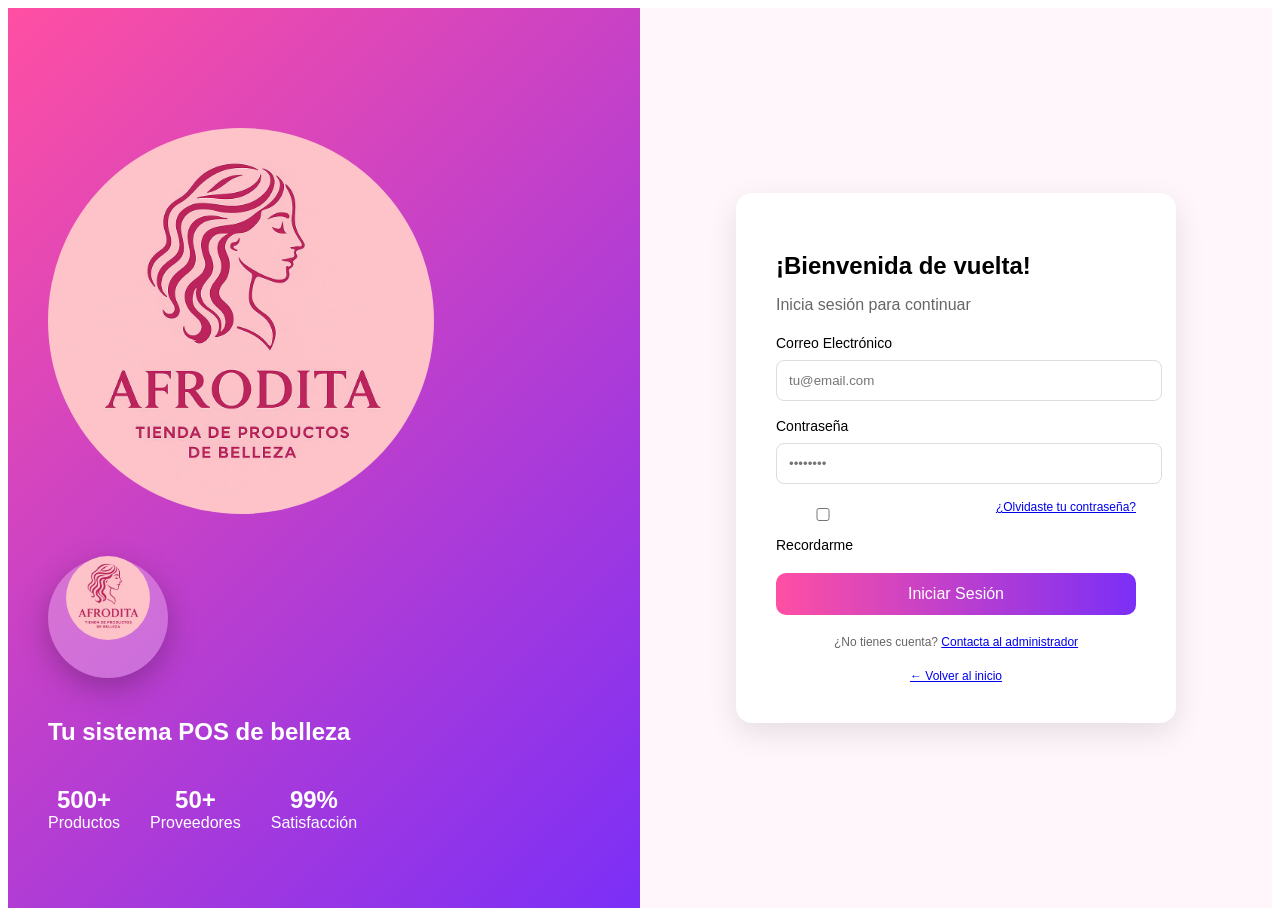
==== login.html @ 242b950b "Estructura base y login funcional" ====
<!doctype html>
<html lang="es">
  <head>
    <meta charset="UTF-8" />
    <title>Login | Afrodita Belleza</title>

    <!-- CSS -->
    <link rel="stylesheet" href="assets/styles.css" />
    <link rel="stylesheet" href="assets/login.css" />
  </head>
  <body>
    <div class="login-container">
      <!-- LADO IZQUIERDO -->
      <section class="login-left">
        <div class="overlay">
          <img
            src="assets/images/logo.jpeg"
            alt="Afrodita Belleza"
            class="logo"
          />

          <div class="logo-wrapper">
            <img
              src="assets/images/logo.jpeg"
              alt="Afrodita Belleza"
              class="logo"
            />
          </div>

          <h2>Tu sistema POS de belleza</h2>

          <div class="stats">
            <div>
              <strong>500+</strong>
              <span>Productos</span>
            </div>
            <div>
              <strong>50+</strong>
              <span>Proveedores</span>
            </div>
            <div>
              <strong>99%</strong>
              <span>Satisfacción</span>
            </div>
          </div>
        </div>
      </section>

      <!-- LADO DERECHO -->
      <section class="login-right">
        <div class="login-card">
          <h1>¡Bienvenida de vuelta!</h1>
          <p>Inicia sesión para continuar</p>

          <form id="loginForm">
            <label for="email">Correo Electrónico</label>
            <input
              id="email"
              type="email"
              placeholder="tu@email.com"
              required
            />

            <label for="password">Contraseña</label>
            <input
              id="password"
              type="password"
              placeholder="••••••••"
              required
            />

            <div class="options">
              <label>
                <input type="checkbox" />
                Recordarme
              </label>
              <a href="#">¿Olvidaste tu contraseña?</a>
            </div>

            <button type="submit">Iniciar Sesión</button>
          </form>

          <p class="admin">
            ¿No tienes cuenta?
            <a href="#">Contacta al administrador</a>
          </p>

          <a class="back" href="index.html">← Volver al inicio</a>
        </div>
      </section>
    </div>

    <!-- JS -->
    <script src="assets/login.js"></script>
  </body>
</html>
---- assets/login.css ----
.login-container {
  display: flex;
  height: 100vh;
  font-family: Arial, sans-serif;
}

/* LADO IZQUIERDO */
.login-left {
  width: 50%;
  background: linear-gradient(135deg, #ff4fa3, #7b2ff7);
  color: white;
  position: relative;
}

.login-left .overlay {
  padding: 40px;
}

.logo {
  width: 120px;
  margin-bottom: 40px;
}

.logo-wrapper {
  width: 120px;
  height: 120px;
  border-radius: 50%;
  background: rgba(255, 255, 255, 0.25); /* fondo suave */
  display: flex;
  align-items: center;
  justify-content: center;
  margin-bottom: 40px;
  box-shadow: 0 10px 30px rgba(0, 0, 0, 0.25);
}

.logo {
  width: 70%;
  height: auto;
  border-radius: 50%;
}


.stats {
  display: flex;
  gap: 30px;
  margin-top: 40px;
}

.stats div {
  text-align: center;
}

.stats strong {
  font-size: 24px;
  display: block;
}

/* LADO DERECHO */
.login-right {
  width: 50%;
  background: #fff6fb;
  display: flex;
  justify-content: center;
  align-items: center;
}

.login-card {
  background: white;
  padding: 40px;
  border-radius: 16px;
  width: 360px;
  box-shadow: 0 10px 30px rgba(0,0,0,0.1);
}

.login-card h1 {
  margin-bottom: 8px;
}

.login-card p {
  margin-bottom: 20px;
  color: #666;
}

.login-card label {
  font-size: 14px;
}

.login-card input {
  width: 100%;
  padding: 12px;
  margin: 8px 0 16px;
  border-radius: 8px;
  border: 1px solid #ddd;
}

.login-left .overlay {
  margin-top: 80px;
}

.options {
  display: flex;
  justify-content: space-between;
  font-size: 12px;
}

button {
  width: 100%;
  padding: 12px;
  margin-top: 20px;
  border: none;
  border-radius: 10px;
  background: linear-gradient(90deg, #ff4fa3, #7b2ff7);
  color: white;
  font-size: 16px;
  cursor: pointer;
}

.admin {
  margin-top: 20px;
  font-size: 12px;
  text-align: center;
}

.back {
  display: block;
  margin-top: 10px;
  text-align: center;
  font-size: 12px;
}
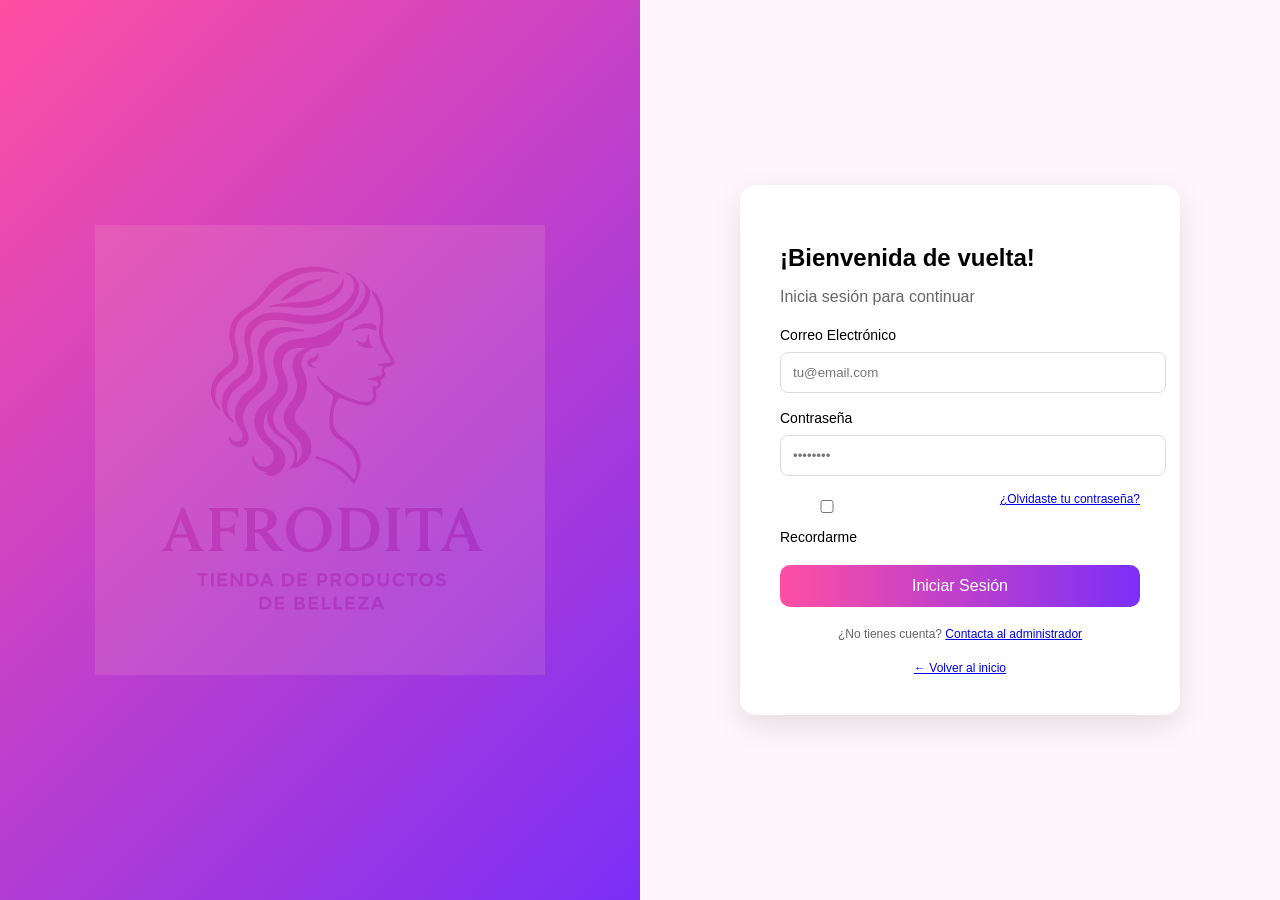
==== commit 62325581: "Vistas de login, dashboard Admin e inventario funcionales" ====
--- a/login.html
+++ b/login.html
@@ -16,34 +16,8 @@
           <img
             src="assets/images/logo.jpeg"
             alt="Afrodita Belleza"
-            class="logo"
+            class="logoLogin"
           />
-
-          <div class="logo-wrapper">
-            <img
-              src="assets/images/logo.jpeg"
-              alt="Afrodita Belleza"
-              class="logo"
-            />
-          </div>
-
-          <h2>Tu sistema POS de belleza</h2>
-
-          <div class="stats">
-            <div>
-              <strong>500+</strong>
-              <span>Productos</span>
-            </div>
-            <div>
-              <strong>50+</strong>
-              <span>Proveedores</span>
-            </div>
-            <div>
-              <strong>99%</strong>
-              <span>Satisfacción</span>
-            </div>
-          </div>
-        </div>
       </section>
 
       <!-- LADO DERECHO -->
--- a/assets/styles.css
+++ b/assets/styles.css
@@ -0,0 +1,256 @@
+body {
+  margin: 0;
+  font-family: Arial;
+  background: #f6dde6;
+}
+
+.layout {
+  display: flex;
+}
+
+.sidebar {
+  width: 240px;
+  background: white;
+  padding: 20px;
+  border-right: 2px solid #eee;
+}
+
+
+.login-left {
+  position: relative;
+}
+
+
+.logoLogin {
+  position: absolute;
+  top: 50%;
+  left: 50%;
+  transform: translate(-50%, -50%);
+  
+  width: 450px; /* tamaño grande */
+  
+  opacity: 0.15; /* efecto marca de agua */
+  
+  pointer-events: none; /* no interfiere */
+}
+
+
+.logo {
+  width: 120px;
+  margin-bottom: 30px;
+}
+
+
+.sidebar a {
+  display: block;
+  padding: 12px;
+  margin: 8px 0;
+  text-decoration: none;
+  border-radius: 10px;
+  color: #444;
+}
+
+.sidebar .active {
+  background: #f8c5d6;
+}
+
+/* CONTENT */
+.content {
+  flex: 1;
+  padding: 40px 50px;
+
+
+}
+
+.topbar {
+  display: flex;
+  justify-content: space-between;
+  background: #e6a3b5;
+  padding: 12px 20px;
+  border-radius: 12px;
+  margin-bottom: 20px;
+}
+
+
+/* CARDS */
+.cards {
+  display: flex;
+  gap: 20px;
+  margin: 20px 0;
+}
+
+.card {
+  background: #f3f3f3;
+  padding: 20px;
+  border-radius: 15px;
+  width: 200px;
+}
+
+/* GRID */
+.grid {
+  display: flex;
+  gap: 20px;
+}
+
+.panel {
+  flex: 1;
+  background: #f3f3f3;
+  padding: 20px;
+  border-radius: 15px;
+}
+
+/* ORDERS */
+.order {
+  display: flex;
+  justify-content: space-between;
+  padding: 10px;
+  margin: 10px 0;
+  background: white;
+  border-radius: 10px;
+}
+
+
+.status.pending {
+  color: red;
+}
+
+.status.transit {
+  color: #007bff;
+}
+
+.status.completed {
+  color: green;
+}
+
+
+/* LOW STOCK */
+.low-product {
+  display: flex;
+  justify-content: space-between;
+  background: white;
+  padding: 15px;
+  margin: 10px 0;
+  border-radius: 10px;
+  border: 1px solid red;
+  color: red;
+}
+
+/* BOTÓN */
+.btn-add {
+  background: #e91e63;
+  color: white;
+  border: none;
+  padding: 12px 18px;
+  border-radius: 10px;
+  margin: 20px 0;
+  cursor: pointer;
+}
+
+/* TABLA */
+.inventory-table {
+  width: 100%;
+  border-collapse: collapse;
+  background: white;
+  border-radius: 10px;
+  overflow: hidden;
+}
+
+.inventory-table th {
+  background: #f4c2d7;
+  padding: 12px;
+  text-align: left;
+}
+
+.inventory-table td {
+  padding: 12px;
+  border-bottom: 1px solid #eee;
+}
+
+/* STOCK */
+.stock-low {
+  color: red;
+  font-weight: bold;
+}
+
+.stock-medium {
+  color: orange;
+  font-weight: bold;
+}
+
+.stock-ok {
+  color: green;
+  font-weight: bold;
+}
+
+/* ESTADO */
+.status-low {
+  color: red;
+}
+
+.status-medium {
+  color: orange;
+}
+
+.status-ok {
+  color: green;
+}
+
+
+/* FILTROS tabla inventario */
+.filters {
+  display: flex;
+  gap: 15px;
+  margin: 20px 0;
+  align-items: center;
+}
+
+/* INPUT BUSCAR */
+.search-input {
+  flex: 1;
+  padding: 12px;
+  border-radius: 20px;
+  border: 1px solid #ccc;
+}
+
+/* SELECT */
+.filter-categoria, .filter-estado {
+  padding: 10px;
+  border-radius: 10px;
+  border: 1px solid #ccc;
+}
+
+/* BOTÓN */
+.btn-add {
+  background: #f06292;
+  color: white;
+  border: none;
+  padding: 12px 20px;
+  border-radius: 20px;
+  cursor: pointer;
+}
+
+.btn-edit {
+  background: #f06292;
+  color: white;
+  border: none;
+  padding: 10px 15px;
+  border-radius: 20px;
+  cursor: pointer;
+}
+
+.btn-delete {
+  background: #d4054a;
+  color: white;
+  border: none;
+  padding: 10px 15px;
+  border-radius: 20px;
+  cursor: pointer;
+}
+.btn-close {
+  background: #e4a0b7;
+  color: white;
+  border: none;
+  padding: 10px 15px;
+  border-radius: 20px;
+  cursor: pointer;
+}
